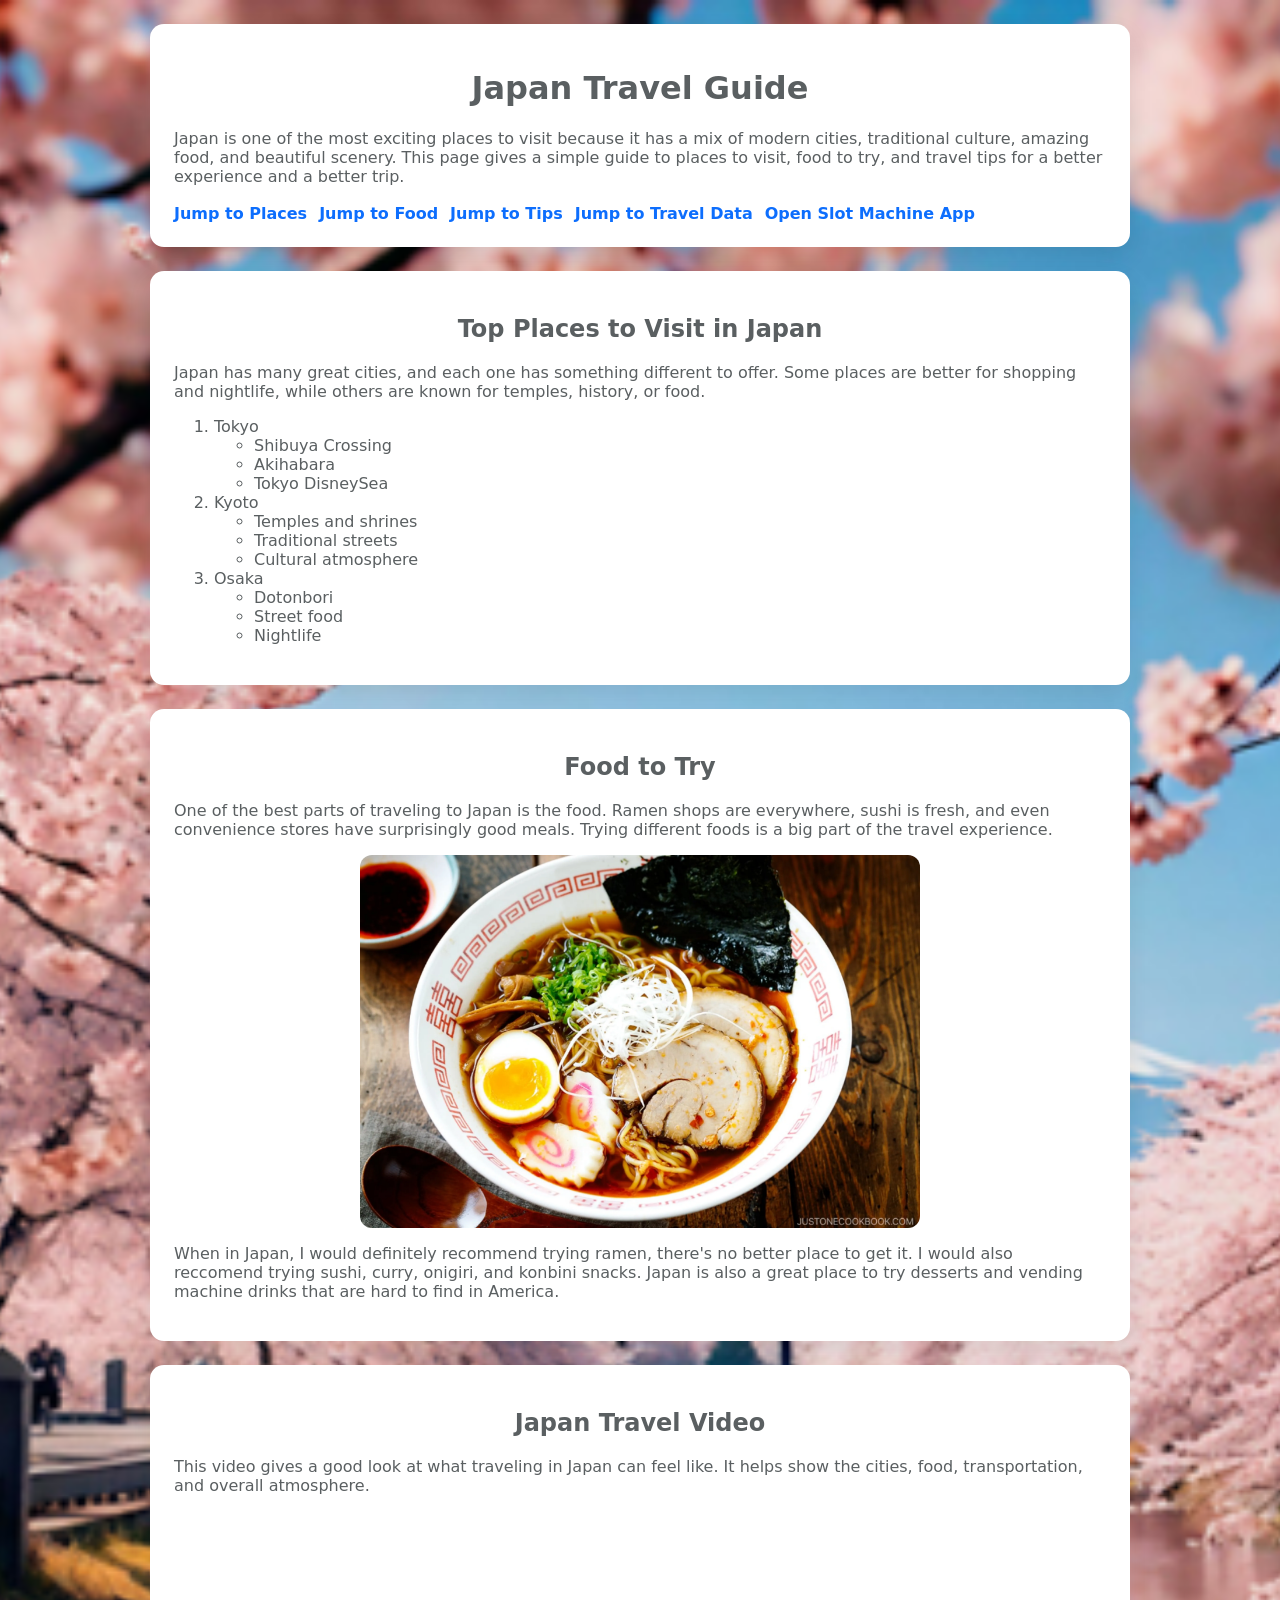
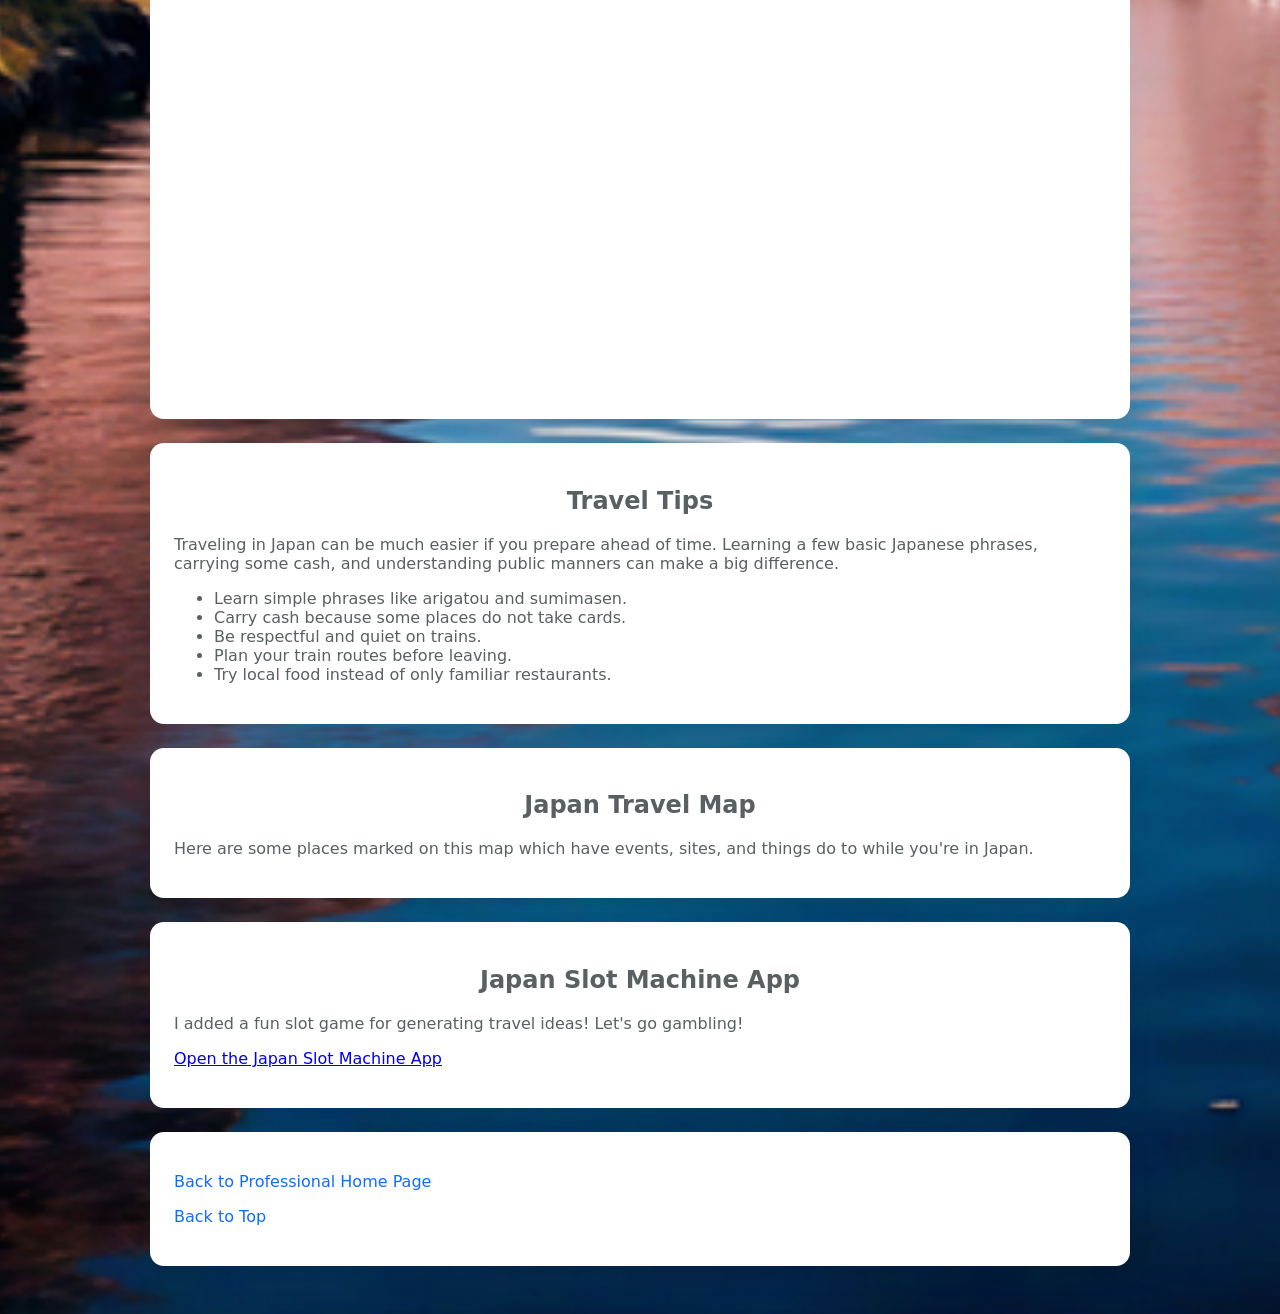
==== js/scratch-paper.html @ af9bb6e5 "Add files via upload" ====
<!DOCTYPE html>
<html lang="en">
<head>
    <meta charset="UTF-8">
    <meta name="viewport" content="width=device-width, initial-scale=1.0">
    <title>Japan Travel</title>
    <link rel="stylesheet" href="../css/scratch-paper.css">
</head>
<body>
<div class="page-wrap">

    <div class="header" id="top">
    <h1>Japan Travel Guide</h1>
    <p>
      Japan is one of the most exciting places to visit because it has a mix of modern cities,
      traditional culture, amazing food, and beautiful scenery. This page gives a simple guide
      to places to visit, food to try, and travel tips for a better experience and a better trip.
    </p>

    <div class="nav-links">
      <a href="#places">Jump to Places</a>
      <a href="#food">Jump to Food</a>
      <a href="#tips">Jump to Tips</a>
      <a href="#tableau">Jump to Travel Data</a>
      <a href="slot-game.html">Open Slot Machine App</a>
    </div>
  </div>

  <div class="section" id="places">
    <h2>Top Places to Visit in Japan</h2>
    <p>
      Japan has many great cities, and each one has something different to offer. Some places are
      better for shopping and nightlife, while others are known for temples, history, or food.
    </p>

    <ol>
      <li>
        Tokyo
        <ul>
          <li>Shibuya Crossing</li>
          <li>Akihabara</li>
          <li>Tokyo DisneySea</li>
        </ul>
      </li>
      <li>
        Kyoto
        <ul>
          <li>Temples and shrines</li>
          <li>Traditional streets</li>
          <li>Cultural atmosphere</li>
        </ul>
      </li>
      <li>
        Osaka
        <ul>
          <li>Dotonbori</li>
          <li>Street food</li>
          <li>Nightlife</li>
        </ul>
      </li>
    </ol>
  </div>

  <div class="section" id="food">
    <h2>Food to Try</h2>
    <p>
      One of the best parts of traveling to Japan is the food. Ramen shops are everywhere,
      sushi is fresh, and even convenience stores have surprisingly good meals. Trying different
      foods is a big part of the travel experience.
    </p>

    <img src="../assets/img/Ramen.webp" alt="A bowl of Japanese ramen" class="travel-image">

    <p>
      When in Japan, I would definitely recommend trying ramen, there's no better place to get it. I would also reccomend trying sushi, curry, onigiri, and konbini snacks.
      Japan is also a great place to try desserts and vending machine drinks that are hard to find in America.
    </p>
  </div>

  <div class="section" id="video">
    <h2>Japan Travel Video</h2>
    <p>
      This video gives a good look at what traveling in Japan can feel like. It helps show
      the cities, food, transportation, and overall atmosphere.
    </p>

    <div class="video-box">
      <iframe width="560" height="315" src="https://www.youtube.com/embed/IuTDuvYr7f0?si=fMKDbJMeCettEZXS" title="YouTube video player" frameborder="0" allow="accelerometer; autoplay; clipboard-write; encrypted-media; gyroscope; picture-in-picture; web-share" referrerpolicy="strict-origin-when-cross-origin" allowfullscreen></iframe>
    </div>
  </div>

  <div class="section" id="tips">
    <h2>Travel Tips</h2>
    <p>
      Traveling in Japan can be much easier if you prepare ahead of time. Learning a few basic
      Japanese phrases, carrying some cash, and understanding public manners can make a big difference.
    </p>

    <ul>
      <li>Learn simple phrases like arigatou and sumimasen.</li>
      <li>Carry cash because some places do not take cards.</li>
      <li>Be respectful and quiet on trains.</li>
      <li>Plan your train routes before leaving.</li>
      <li>Try local food instead of only familiar restaurants.</li>
    </ul>
  </div>

  <div class="section" id="tableau">
    <h2>Japan Travel Map</h2>
    <p>
      Here are some places marked on this map which have events, sites, and things do to while you're in Japan.
    </p>

    <div class='tableauPlaceholder' id='viz1776197233576' style='position: relative; max-width: 100%;'>
      <noscript>
        <a href='#'>
          <img alt='Interactive Japan Travel MapWhich place will you visit in Japan? '
            src='https://public.tableau.com/static/images/In/IntaractiveJapanTravelMap/InteractiveJapanTravelMap/1_rss.png'
            style='border: none; max-width: 100%; height: auto;' />
        </a>
      </noscript>
      <object class='tableauViz' style='display:none;'>
        <param name='host_url' value='https%3A%2F%2Fpublic.tableau.com%2F' />
        <param name='embed_code_version' value='3' />
        <param name='site_root' value='' />
        <param name='name' value='IntaractiveJapanTravelMap/InteractiveJapanTravelMap' />
        <param name='tabs' value='no' />
        <param name='toolbar' value='yes' />
        <param name='static_image' value='https://public.tableau.com/static/images/In/IntaractiveJapanTravelMap/InteractiveJapanTravelMap/1.png' />
        <param name='animate_transition' value='yes' />
        <param name='display_static_image' value='yes' />
        <param name='display_spinner' value='yes' />
        <param name='display_overlay' value='yes' />
        <param name='display_count' value='yes' />
        <param name='language' value='en-US' />
      </object>
    </div>

    <script type='text/javascript'>
      var divElement = document.getElementById('viz1776197233576');
      var vizElement = divElement.getElementsByTagName('object')[0];
      vizElement.style.width='100%';
      vizElement.style.height='600px';
      var scriptElement = document.createElement('script');
      scriptElement.src = 'https://public.tableau.com/javascripts/api/viz_v1.js';
      vizElement.parentNode.insertBefore(scriptElement, vizElement);
    </script>
  </div>

  <div class="section" id="slot-game-link">
    <h2>Japan Slot Machine App</h2>
    <p>I added a fun slot game for generating travel ideas! Let's go gambling!</p>
    <p><a href="slot-game.html">Open the Japan Slot Machine App</a></p>
  </div>

  <div class="footer">
    <p><a href="../index.html">Back to Professional Home Page</a></p>
    <p><a href="#top">Back to Top</a></p>
  </div>
</body>
</html>
---- css/scratch-paper.css ----
body {
  font-family: 'Inter', 'Segoe UI', system-ui, -apple-system, BlinkMacSystemFont, sans-serif;
  margin: 0;
  padding: 0;
  background-color: #f7f7f7;
  background-image: url('../assets/img/CherryBlossom.png');
  background-size: cover;
  background-position: center;
  background-repeat: no-repeat;
  color: #5a5f61;
}
.page-wrap {
  max-width: 980px;
  margin: 0 auto;
  padding: 24px;
}
.header, .section, .footer {
  background: #fff;
  border-radius: 14px;
  padding: 24px;
  margin-bottom: 24px;
  box-shadow: 0 10px 24px rgba(0,0,0,0.08);
}
.header h1,
.section h2 {
  text-align: center;
}
.video-box {
  display: flex;
  justify-content: center;
}
.video-box iframe {
  width: 100%;
  max-width: 860px;
  aspect-ratio: 16 / 9;
  height: auto;
}
.nav-links {
  display: flex;
  flex-wrap: wrap;
  gap: 12px;
  margin-top: 18px;
}
.nav-links a {
  color: #0d6efd;
  text-decoration: none;
  font-weight: 600;
}
.travel-image {
  display: block;
  width: 100%;
  max-width: 560px;
  height: auto;
  border-radius: 12px;
  margin: 16px auto;
}
.footer p a {
  color: #0d6efd;
  text-decoration: none;
}
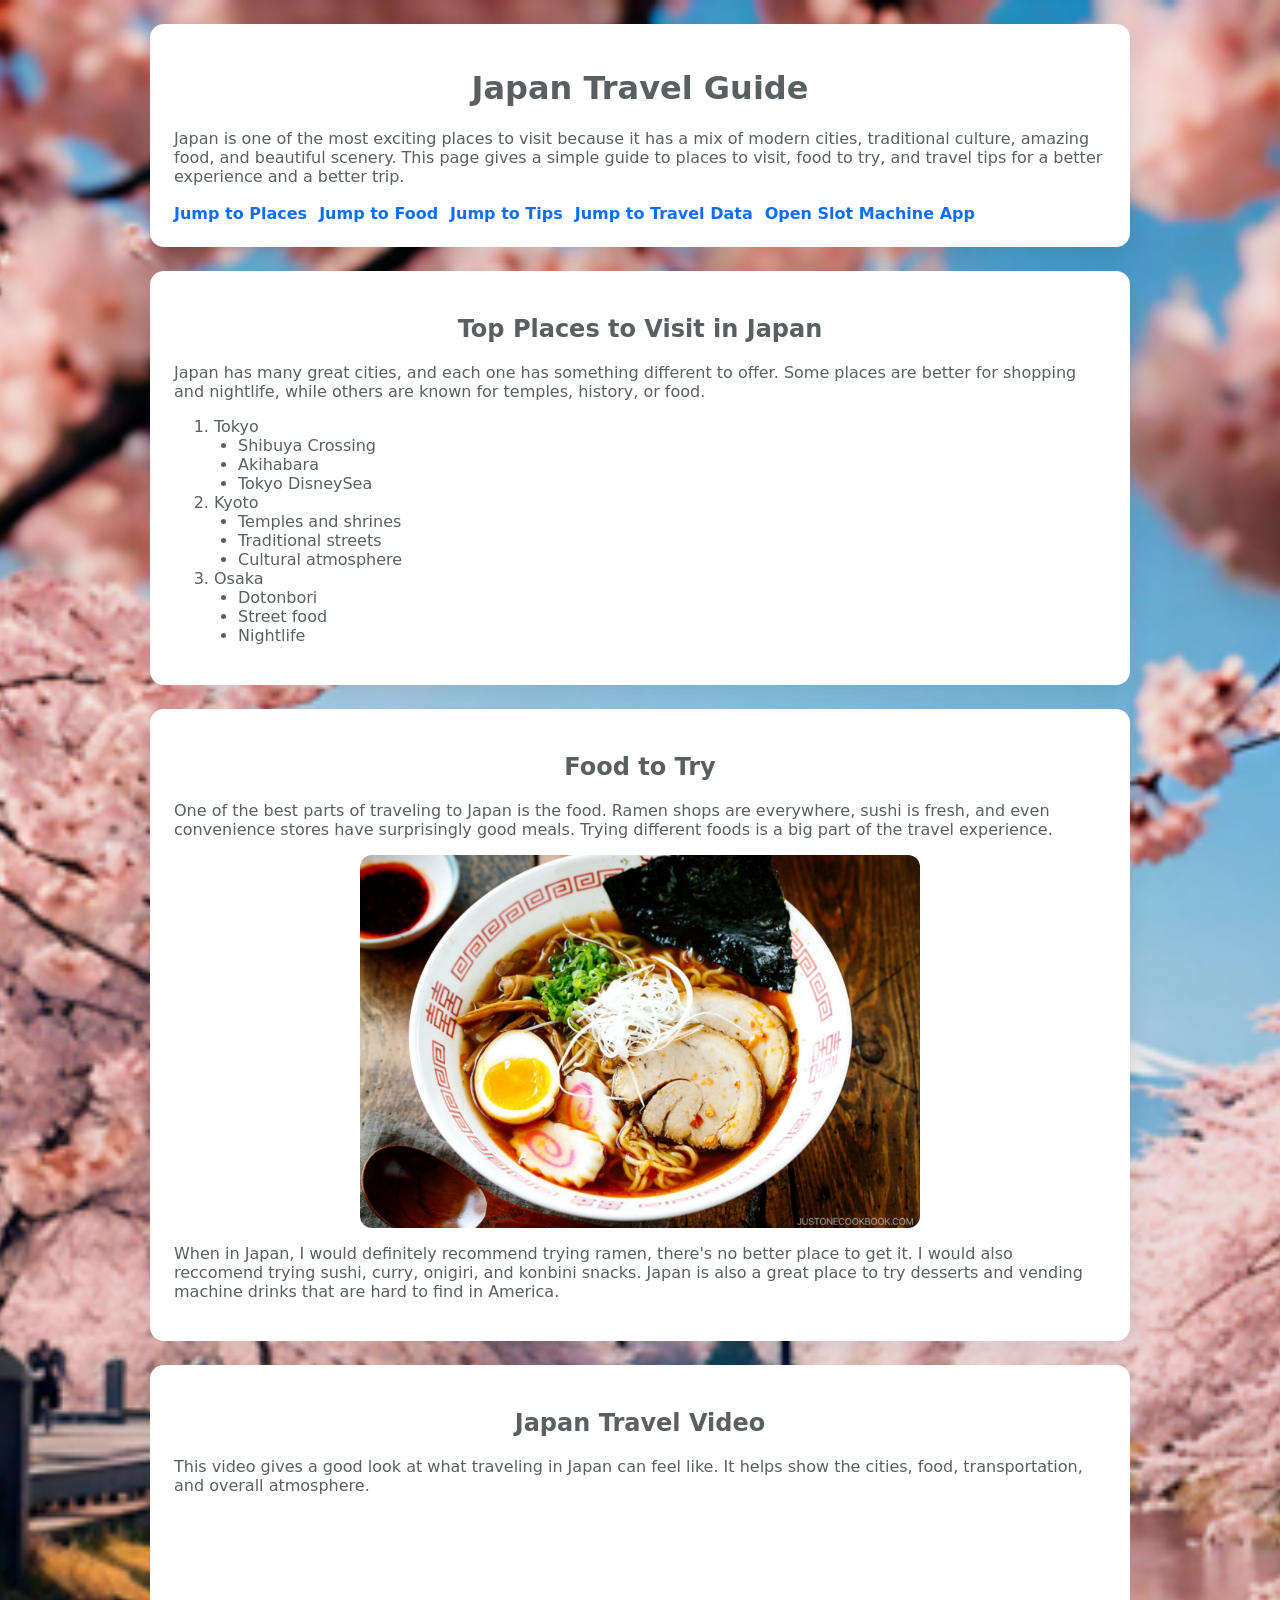
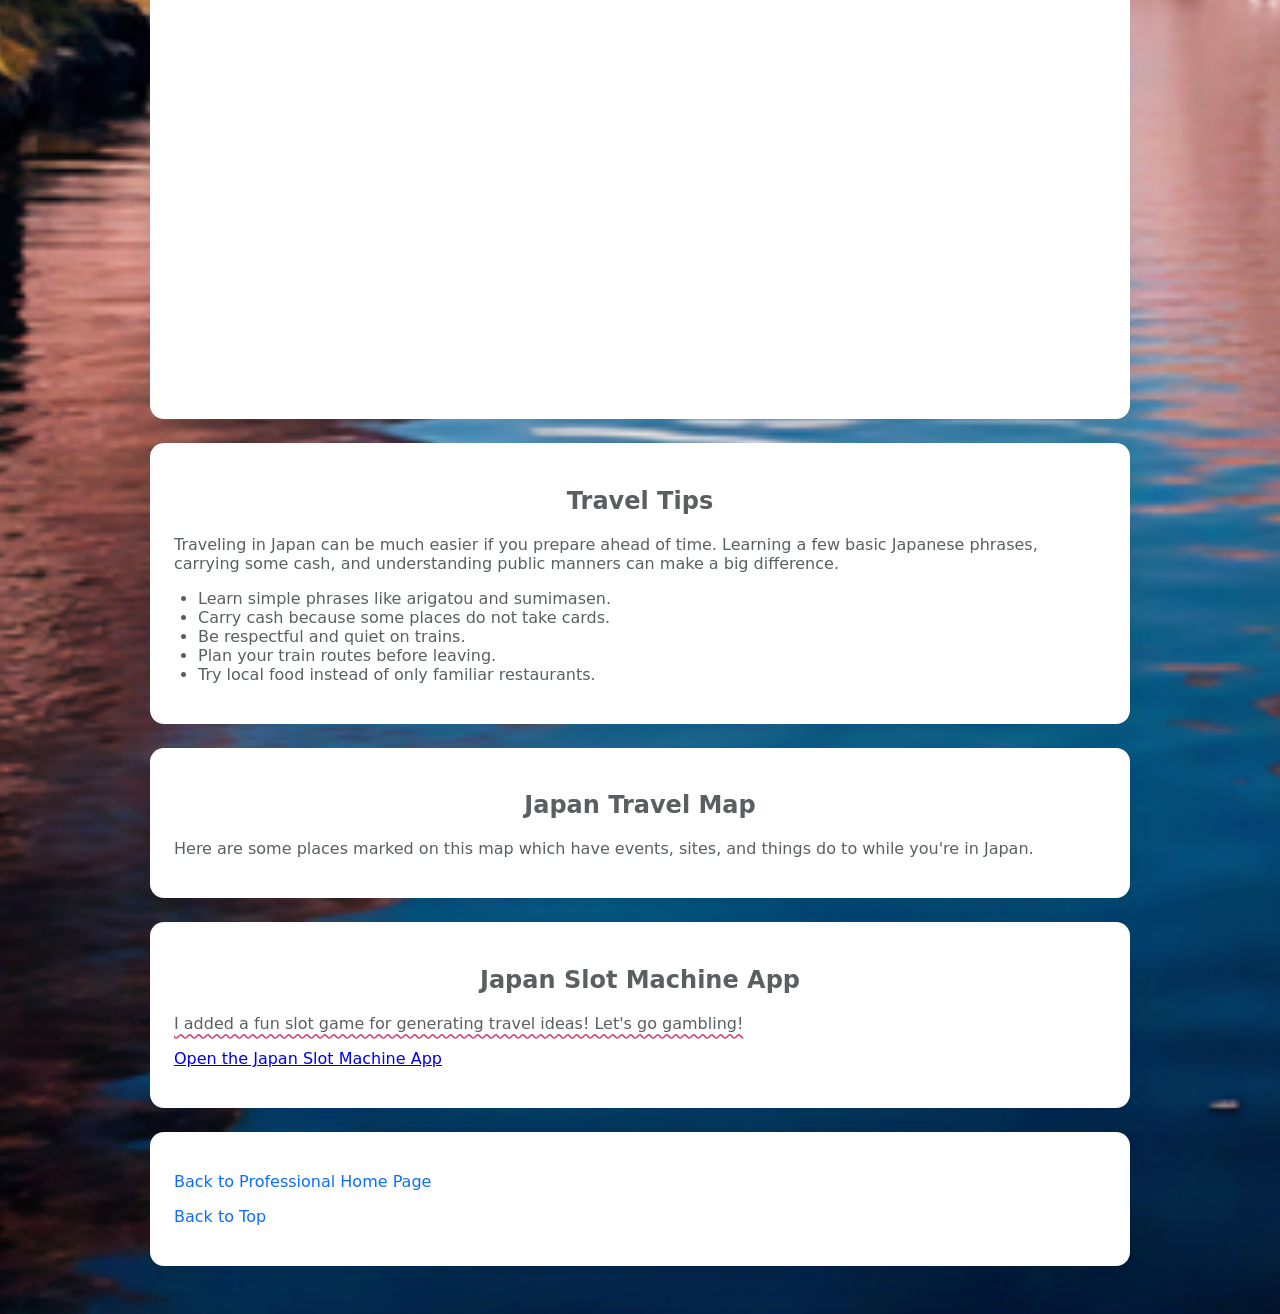
==== commit b5614588: "Add files via upload" ====
--- a/js/scratch-paper.html
+++ b/js/scratch-paper.html
@@ -3,6 +3,7 @@
 <head>
     <meta charset="UTF-8">
     <meta name="viewport" content="width=device-width, initial-scale=1.0">
+    <link rel="icon" type="image/png" href="../assets/img/cherryblossomtree favicon.png">
     <title>Japan Travel</title>
     <link rel="stylesheet" href="../css/scratch-paper.css">
 </head>
@@ -149,7 +150,7 @@
 
   <div class="section" id="slot-game-link">
     <h2>Japan Slot Machine App</h2>
-    <p>I added a fun slot game for generating travel ideas! Let's go gambling!</p>
+    <p><span class="wavy-underline">I added a fun slot game for generating travel ideas! Let's go gambling!</span></p>
     <p><a href="slot-game.html">Open the Japan Slot Machine App</a></p>
   </div>
 
--- a/css/scratch-paper.css
+++ b/css/scratch-paper.css
@@ -54,6 +54,18 @@
   border-radius: 12px;
   margin: 16px auto;
 }
+.wavy-underline {
+  text-decoration-line: underline;
+  text-decoration-style: wavy;
+  text-decoration-color: #d93f70;
+  text-underline-offset: 4px;
+}
+
+ul {
+  list-style-type: disc;
+  padding-left: 1.5rem;
+}
+
 .footer p a {
   color: #0d6efd;
   text-decoration: none;
